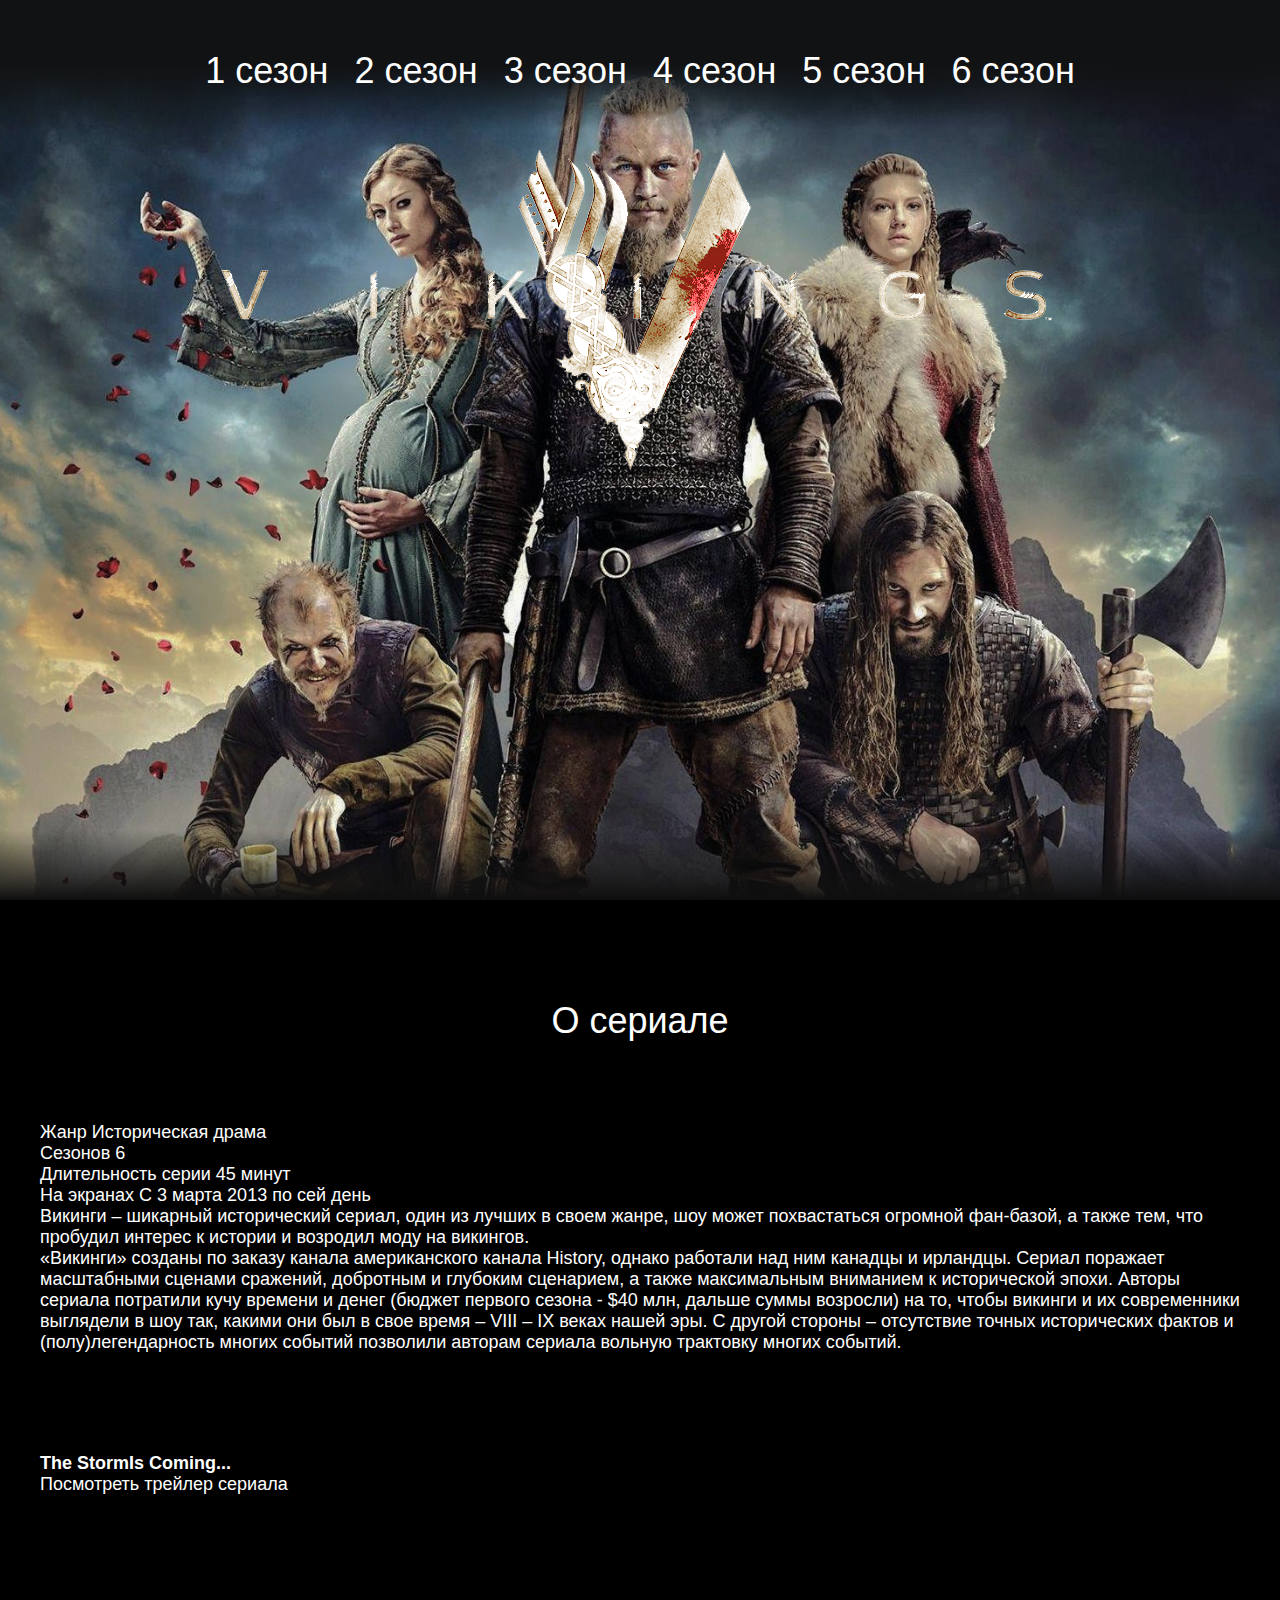
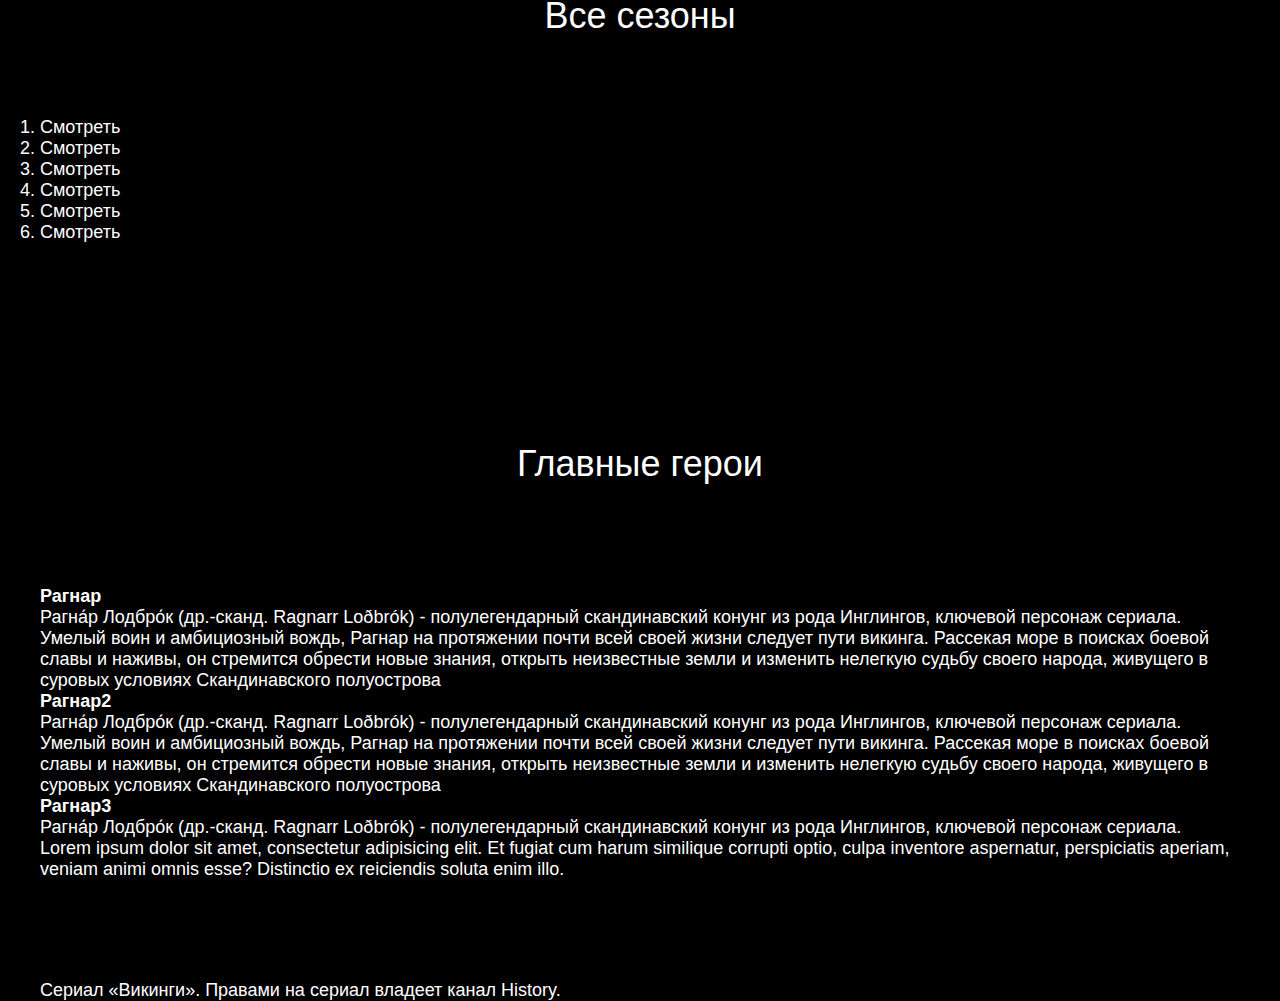
==== index.html @ ba0e4ec7 "html and css layout of the Vikings page" ====
<!DOCTYPE html>
<html lang="en">

<head>

  <meta charset="UTF-8">
  <meta name="viewport" content="width=device-width, initial-scale=1.0">
  <meta http-equiv="X-UA-Compatible" content="ie=edge">
  <title>Vikingi</title>
  <link rel="stylesheet" href="css/normalize.css">
  <link rel="stylesheet" href="css/slick.css">
  <link rel="stylesheet" href="css/jquery.fancybox.css">
  <link rel="stylesheet" href="css/style.css">

</head>

<body>

  <header class="header">
    <nav class="menu">
      <ul class="menu__list">

        <li class="menu__list-item">
          <a href="season-1.html" class="menu__list-link">1 сезон</a>
        </li>
        <li class="menu__list-item">
          <a href="season-2.html" class="menu__list-link">2 сезон</a>
        </li>
        <li class="menu__list-item">
          <a href="season-3.html" class="menu__list-link">3 сезон</a>
        </li>
        <li class="menu__list-item">
          <a href="season-4.html" class="menu__list-link">4 сезон</a>
        </li>
        <li class="menu__list-item">
          <a href="season-5.html" class="menu__list-link">5 сезон</a>
        </li>
        <li class="menu__list-item">
          <a href="season-6.html" class="menu__list-link">6 сезон</a>
        </li>

      </ul>
    </nav>
    <div class="logo">
      <img src="/images/logo.png" alt="Логотип Vikingi">
    </div>
  </header>

  <section class="about section-page">
    <div class="container">
      <h3 class="title">О сериале</h3>
      <div class="about__inner">
        <ul class="about__info">

          <li class="about__info-item">Жанр
            <span>Историческая драма</span>
          </li>

          <li class="about__info-item">Сезонов
            <span>6</span>
          </li>
          
          <li class="about__info-item">Длительность серии
            <span>45 минут</span>
          </li>

          <li class="about__info-item">На экранах
            <span>С 3 марта 2013 по сей день</span>
          </li>
          
        </ul>

        <div class="about__text">
          <p>Викинги – шикарный исторический сериал, один из лучших в своем жанре, шоу может похвастаться огромной
            фан-базой, а также тем, что пробудил интерес к истории и возродил моду на викингов.
          </p>

          <p> «Викинги» созданы по заказу канала американского канала History, однако работали над ним канадцы и
            ирландцы. Сериал поражает масштабными сценами сражений, добротным и глубоким сценарием, а также максимальным
            вниманием к исторической эпохи. Авторы сериала потратили кучу времени и денег (бюджет первого сезона - $40
            млн, дальше суммы возросли) на то, чтобы викинги и их современники выглядели в шоу так, какими они был в
            свое время – VIII – IX веках нашей эры. С другой стороны – отсутствие точных исторических фактов и
            (полу)легендарность многих событий позволили авторам сериала вольную трактовку многих событий.
          </p>
        </div>

      </div>
    </div>
  </section>

  <section class="video">
    <div class="container">
      <h3 class="video__text">
        <span>The Storm</span>Is Coming...
      </h3>
      <a class="video__btn" data-fancybox href="https://youtu.be/9smIVyrAnS4">Посмотреть трейлер сериала</a>
    </div>
  </section>

  <section class="seasons section-page">
    <div class="container">
      <h3 class="title">Все сезоны</h3>

      <ol class="seasons__inner">
        <li class="seasons__item" style="background-image: url('img/seasons-img-1.jpg')">
          <a href="season-1.html" class="seasons__link">Смотреть</a>
        </li>
        <li class="seasons__item" style="background-image: url('img/seasons-img-2.jpg')">
          <a href="season-2.html" class="seasons__link">Смотреть</a>
        </li>
        <li class="seasons__item" style="background-image: url('img/seasons-img-3.jpg')">
          <a href="season-3.html" class="seasons__link">Смотреть</a>
        </li>
        <li class="seasons__item" style="background-image: url('img/seasons-img-4.jpg')">
          <a href="season-4.html" class="seasons__link">Смотреть</a>
        </li>
        <li class="seasons__item" style="background-image: url('img/seasons-img-5.jpg')">
          <a href="season-5.html" class="seasons__link">Смотреть</a>
        </li>
        <li class="seasons__item" style="background-image: url('img/seasons-img-6.jpg')">
          <a href="season-6.html" class="seasons__link">Смотреть</a>
        </li>
      </ol>

    </div>
  </section>

  <section class="heroes section-page">
    <div class="container">
      <h3 class="title">Главные герои</h3>
      <div class="heroes__inner">
        <div class="heroes__slider-img">
          <img class="heroes__img" src="img/hero-1.jpg" alt="">
          <img class="heroes__img" src="img/hero-1.jpg" alt="">
          <img class="heroes__img" src="img/hero-1.jpg" alt="">
        </div>
        <div class="heroes__slider-text">
          <div class="heroes__text">
            <h4 class="heroes__name">Рагнар</h4>
            <p>Рагна́р Лодбро́к (др.-сканд. Ragnarr Loðbrók) - полулегендарный скандинавский конунг из рода Инглингов,
              ключевой персонаж сериала.
            </p>

            <p>Умелый воин и амбициозный вождь, Рагнар на протяжении почти всей своей жизни следует пути викинга.
              Рассекая море в поисках боевой славы и наживы, он стремится обрести новые знания, открыть неизвестные
              земли и изменить нелегкую судьбу своего народа, живущего в суровых условиях Скандинавского полуострова
            </p>
          </div>

          <div class="heroes__text">
            <h4 class="heroes__name">Рагнар2</h4>
            <p>Рагна́р Лодбро́к (др.-сканд. Ragnarr Loðbrók) - полулегендарный скандинавский конунг из рода Инглингов,
              ключевой персонаж сериала.
            </p>

            <p>Умелый воин и амбициозный вождь, Рагнар на протяжении почти всей своей жизни следует пути викинга.
              Рассекая море в поисках боевой славы и наживы, он стремится обрести новые знания, открыть неизвестные
              земли и изменить нелегкую судьбу своего народа, живущего в суровых условиях Скандинавского полуострова
            </p>
          </div>

          <div class="heroes__text">
            <h4 class="heroes__name">Рагнар3</h4>
            <p>Рагна́р Лодбро́к (др.-сканд. Ragnarr Loðbrók) - полулегендарный скандинавский конунг из рода Инглингов,
              ключевой персонаж сериала.
            </p>

            <p>Lorem ipsum dolor sit amet, consectetur adipisicing elit. Et fugiat cum harum similique corrupti optio,
              culpa inventore aspernatur, perspiciatis aperiam, veniam animi omnis esse? Distinctio ex reiciendis soluta
              enim illo.
            </p>
          </div>

        </div>
      </div>
    </div>
  </section>

  <footer class="footer">
    <div class="container">
      <p class="copy">
        Сериал «Викинги». Правами на сериал владеет канал History.
      </p>
    </div>
  </footer>

  <script src="https://ajax.googleapis.com/ajax/libs/jquery/3.4.1/jquery.min.js"></script>
  <script src="js/slick.min.js"></script>
  <script src="js/jquery.fancybox.min.js"></script>
  <script src="js/main.js"></script>
</body>
</html>
---- css/style.css ----
/*Обнуление*/
* {
	padding: 0;
	margin: 0;
	border: 0;
}
*,
*:before,
*:after {
	-moz-box-sizing: border-box;
	-webkit-box-sizing: border-box;
	box-sizing: border-box;
}
:focus,
:active {
	outline: none;
}
a:focus,
a:active {
	outline: none;
}

nav,
footer,
header,
aside {
	display: block;
}
html {
	/* background-color: #000; */
}
html,
body {
	height: 100%;
	width: 100%;
	font-size: 100%;
	line-height: 1;
	font-size: 10px;
	-ms-text-size-adjust: 100%;
	-moz-text-size-adjust: 100%;
	-webkit-text-size-adjust: 100%;
}
input,
button,
textarea {
	font-family: inherit;
}

input::-ms-clear {
	display: none;
}
button {
	cursor: pointer;
}
button::-moz-focus-inner {
	padding: 0;
	border: 0;
}
a,
a:visited {
	text-decoration: none;
	color: inherit;
}
a:hover {
	text-decoration: none;
}
ul li {
	list-style: none;
}
img {
	vertical-align: top;
}

h1,
h2,
h3,
h4,
h5,
h6 {
	margin: 0;
}
/*--------------------*/
:root {
	--color__site: #ff9900;
}

body {
  color: #fff;
  background-color: #000;
  font-family: "Roboto Condensed", sans-serif;
	font-weight: 400;
	font-size: 18px;
	line-height: 21px;
}

.container {
  max-width: 1230px;
  padding: 0 15px;
  margin: 0 auto;
}

.section-page {
  padding: 100px 0;
}

.title {
  margin-bottom: 80px;
  text-align: center;
  font-size: 36px;
  font-weight: 400;
  line-height: 42px;
}

/* ----- Header ----- */

.header {
  background-image: url(../images/header-bg.jpg);
  background-repeat: no-repeat;
  background-size: cover;
  background-position: center 50px;
  height: 100vh;
  text-align: center;
  position: relative;
}

.header::after {
	content: "";
	position: absolute; 
	height: 70px;
	bottom: 0;
	left: 0;
	width: 100%;
	background: linear-gradient(180deg, #0e0e0e 0%, rgba(17, 17, 17, 0.850295) 16.53%, rgba(32, 31, 33, 0) 100%);
	transform: rotate(180deg); 
}

.menu {
  padding: 50px 0 58px;
	background: linear-gradient(180deg, #111213 0%, #111213 43.62%, rgba(32, 31, 33, 0) 86.33%);

}

.menu__list {
  display: flex;
  justify-content: center;
}

.menu__list-item {
  padding: 0 13px;
}

.menu__list-link {
	font-size: 36px;
	line-height: 42px;
}
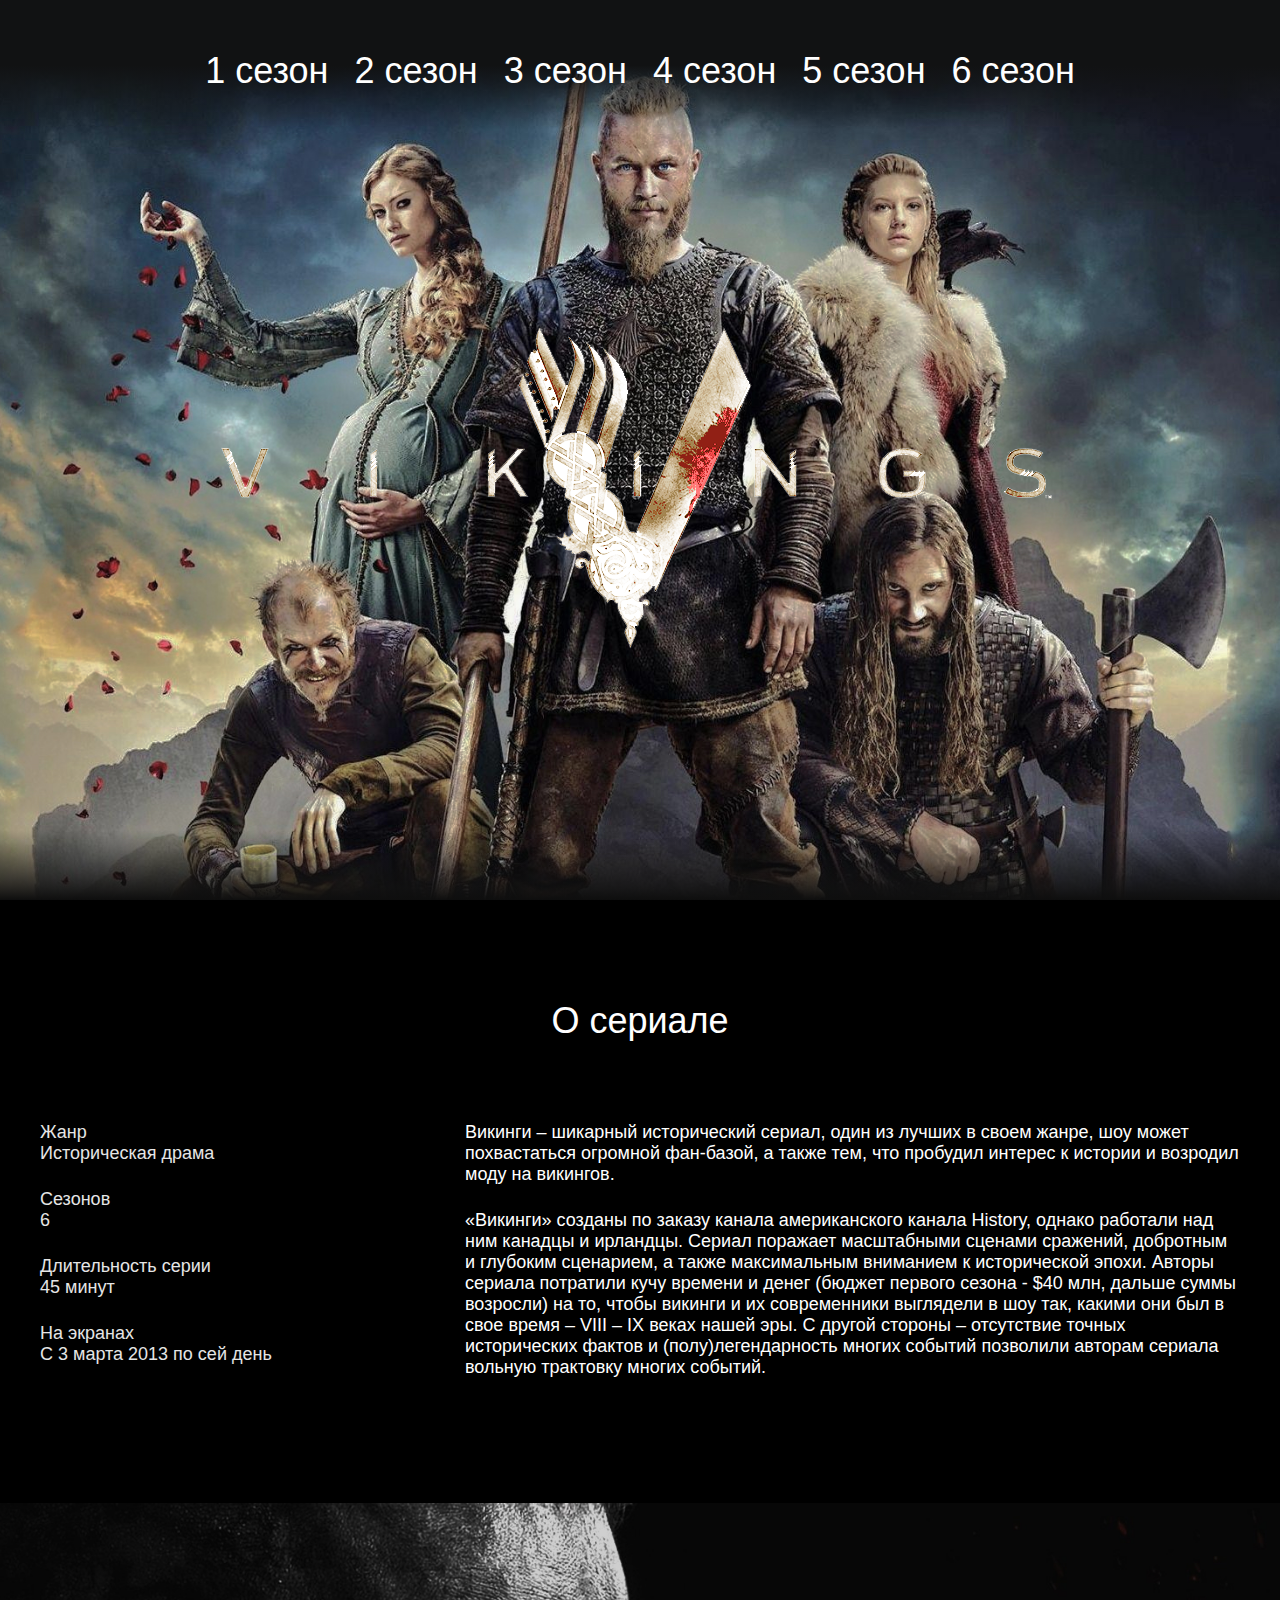
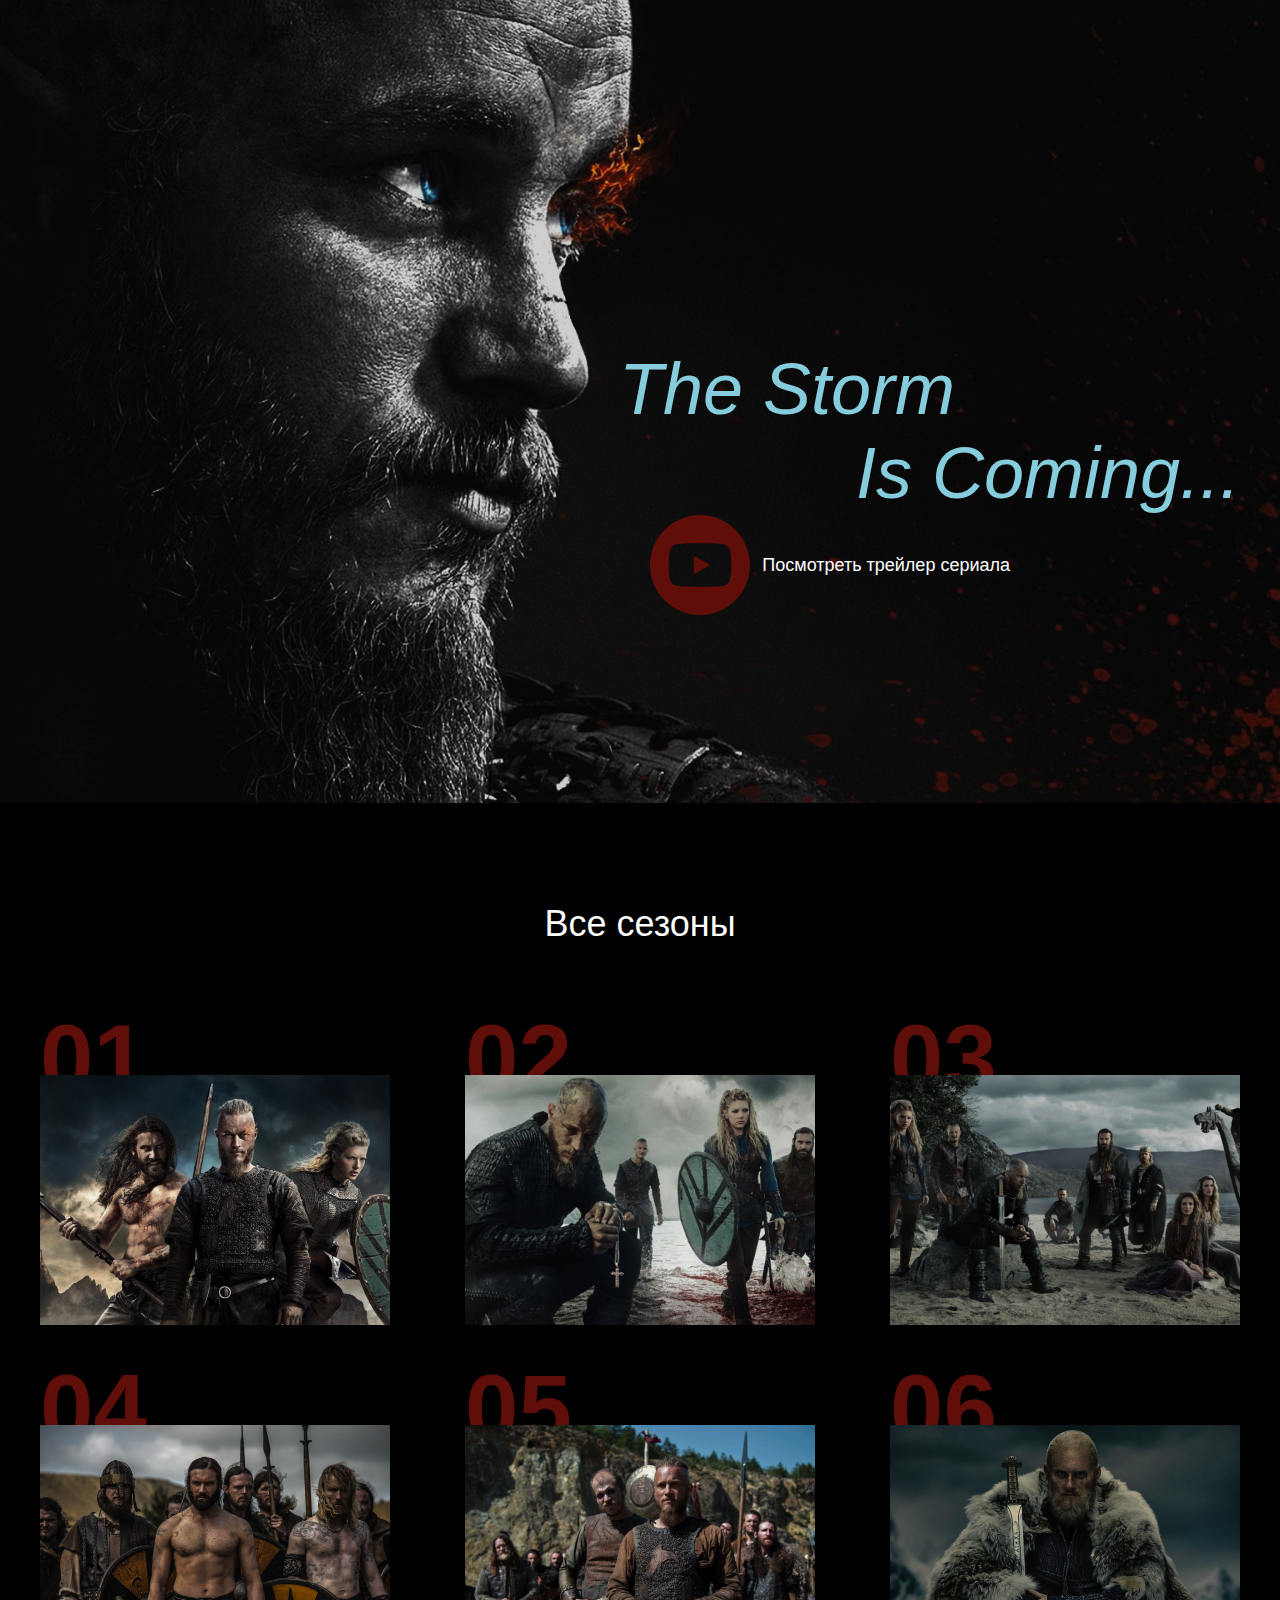
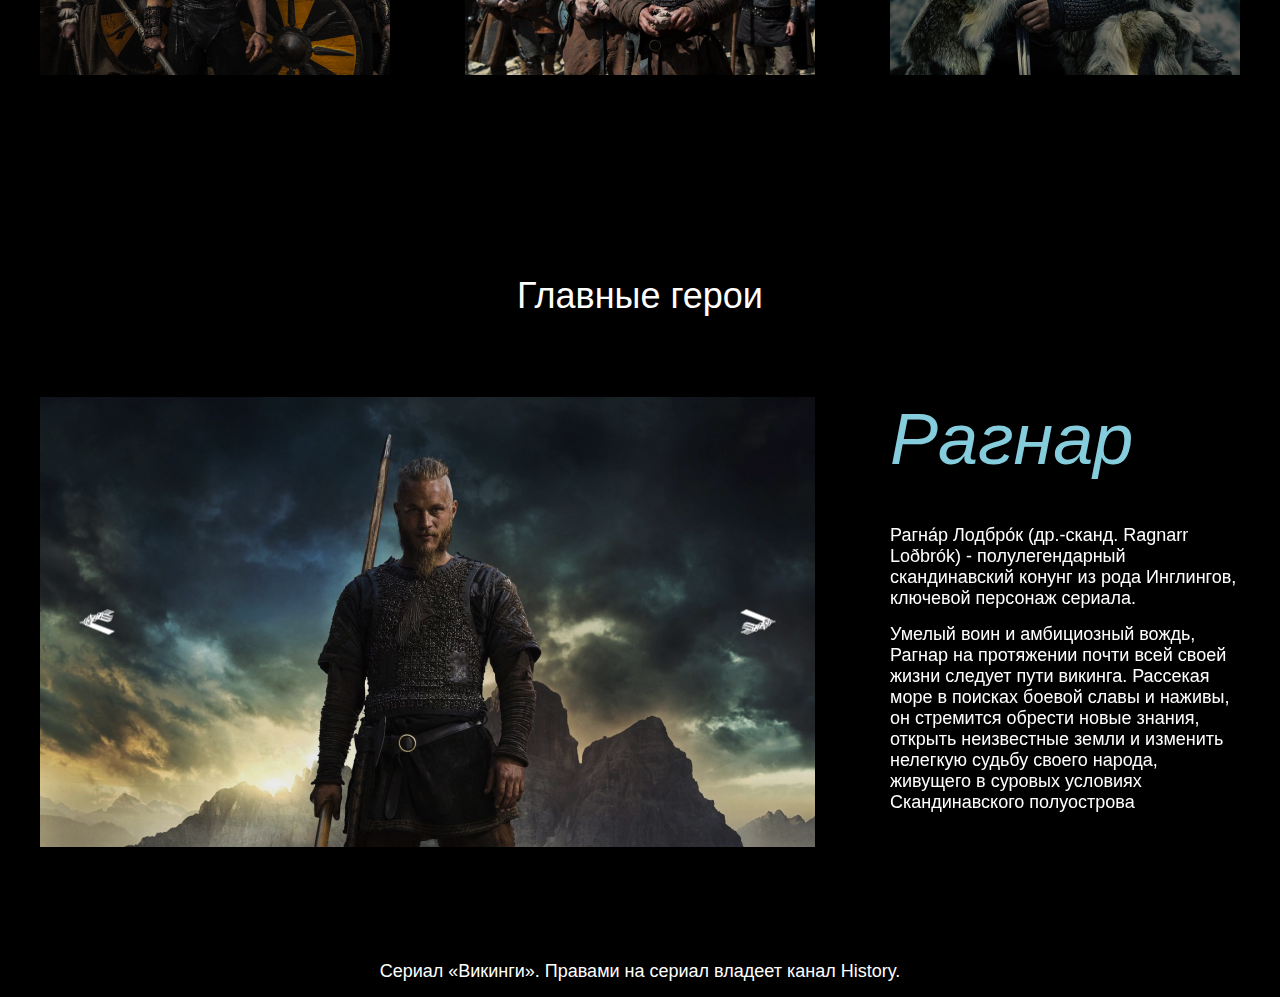
==== commit b2c57f26: "Finish of the project" ====
--- a/index.html
+++ b/index.html
@@ -102,22 +102,22 @@
       <h3 class="title">Все сезоны</h3>
 
       <ol class="seasons__inner">
-        <li class="seasons__item" style="background-image: url('img/seasons-img-1.jpg')">
+        <li class="seasons__item" style="background-image: url('images/seasons-img-1.jpg')">
           <a href="season-1.html" class="seasons__link">Смотреть</a>
         </li>
-        <li class="seasons__item" style="background-image: url('img/seasons-img-2.jpg')">
+        <li class="seasons__item" style="background-image: url('images/seasons-img-2.jpg')">
           <a href="season-2.html" class="seasons__link">Смотреть</a>
         </li>
-        <li class="seasons__item" style="background-image: url('img/seasons-img-3.jpg')">
+        <li class="seasons__item" style="background-image: url('images/seasons-img-3.jpg')">
           <a href="season-3.html" class="seasons__link">Смотреть</a>
         </li>
-        <li class="seasons__item" style="background-image: url('img/seasons-img-4.jpg')">
+        <li class="seasons__item" style="background-image: url('images/seasons-img-4.jpg')">
           <a href="season-4.html" class="seasons__link">Смотреть</a>
         </li>
-        <li class="seasons__item" style="background-image: url('img/seasons-img-5.jpg')">
+        <li class="seasons__item" style="background-image: url('images/seasons-img-5.jpg')">
           <a href="season-5.html" class="seasons__link">Смотреть</a>
         </li>
-        <li class="seasons__item" style="background-image: url('img/seasons-img-6.jpg')">
+        <li class="seasons__item" style="background-image: url('images/seasons-img-6.jpg')">
           <a href="season-6.html" class="seasons__link">Смотреть</a>
         </li>
       </ol>
@@ -130,9 +130,9 @@
       <h3 class="title">Главные герои</h3>
       <div class="heroes__inner">
         <div class="heroes__slider-img">
-          <img class="heroes__img" src="img/hero-1.jpg" alt="">
-          <img class="heroes__img" src="img/hero-1.jpg" alt="">
-          <img class="heroes__img" src="img/hero-1.jpg" alt="">
+          <img class="heroes__img" src="images/hero-1.jpg" alt="">
+          <img class="heroes__img" src="images/hero-1.jpg" alt="">
+          <img class="heroes__img" src="images/hero-1.jpg" alt="">
         </div>
         <div class="heroes__slider-text">
           <div class="heroes__text">
--- a/css/style.css
+++ b/css/style.css
@@ -152,4 +152,259 @@
 .menu__list-link {
 	font-size: 36px;
 	line-height: 42px;
-}+}
+
+.menu__list-link--active,
+.menu__list-link:hover,
+.menu__list-link:focus {
+  color: #85ccdc;
+	text-decoration: underline;
+}
+
+.logo {
+  padding-top: 178px;
+}
+
+/* /header */
+/* about */
+
+.about__inner {
+	display: flex;
+}
+
+.about__info {
+	width: 375px;
+	margin-right: 50px;
+	flex: none;
+}
+
+.about__info-item {
+	margin-bottom: 25px;
+	color: #e5e5e5;
+}
+
+.about__info-item span {
+	display: block;
+}
+
+.about__text p {
+	margin-bottom: 25px;
+}
+
+/* /about */
+/* video */
+
+.video {
+  background-image: url(../images/video-bg.jpg);
+  height: 100vh;
+	background-size: cover;
+	background-position: center center;
+	background-repeat: no-repeat;
+	text-align: right;
+}
+
+.video__text {
+  font-style: italic;
+	font-weight: 300;
+	font-size: 72px;
+	line-height: 84px;
+	color: #85ccdc;
+	padding-top: 444px;
+	margin-bottom: 40px;
+}
+
+.video__text span {
+	display: block;
+	padding-right: 285px;
+}
+
+.video__btn {
+	padding-left: 112px;
+	position: relative;
+	margin-right: 230px;
+}
+
+.video__btn::before {
+	content: "";
+	position: absolute;
+	top: -40px;
+	left: 0;
+	height: 100px;
+	width: 100px;
+	background-image: url(../images/youtube-btn.svg);
+	background-repeat: no-repeat;
+}
+
+/* /video */
+/* seasons */
+
+.seasons__inner {
+	display: grid;
+  grid-template-columns: 1fr 1fr 1fr;
+  grid-gap: 100px 75px;
+  counter-reset: number;
+  padding-top: 50px;
+}
+
+.seasons__item {
+  width: 350px;
+  height: 250px;
+  background-repeat: no-repeat;
+  background-size: cover;
+  background-position: center center;
+  list-style: none;
+  position: relative;
+  display: flex;
+  justify-content: center;
+  align-items: center;
+}
+
+.seasons__item:hover .seasons__link {
+	opacity: 1;
+}
+
+.seasons__item:hover::after {
+	content: "";
+	position: absolute;
+	top: 0;
+	left: 0;
+	right: 0;
+	bottom: 0;
+	background-color: rgba(14, 14, 14, 0.8);
+}
+
+.seasons__item::before {
+	content: "0" counter(number);
+	counter-increment: number;
+	position: absolute;
+	font-weight: bold;
+	font-size: 96px;
+	line-height: 112px;
+	color: #600e09;
+	left: 0;
+	top: -72px;
+	z-index: -1;
+}
+
+.seasons__item:nth-child(10n-10)::before {
+	content: counter(number);
+
+}
+.seasons__item:hover::before {
+	top: -90px;
+}
+
+.seasons__link {
+	font-size: 36px;
+	line-height: 42px;
+	padding: 12px 78px 11px;
+	background-color: #0e0e0e;
+	opacity: 0;
+	transition: all 0.3s;
+	z-index: 2;
+}
+/* /seasons */
+/* heroes */
+.heroes__inner {
+	display: flex;
+	justify-content: space-between;
+}
+
+.heroes__slider-img {
+	max-width: 775px;
+}
+
+.heroes__slider-text {
+	max-width: 350px;
+}
+
+.slick-btn {
+	position: absolute;
+	top: 50%;
+	transform: translateY(-50%);
+	border: none;
+	background-color: transparent;
+	z-index: 5;
+}
+
+.slick-prev {
+	left: 38px;
+}
+
+.slick-next {
+	right: 38px;
+}
+
+.heroes__name {
+	font-style: italic;
+	font-weight: 300;
+	font-size: 72px;
+	line-height: 84px;
+	color: #85ccdc;
+	margin-bottom: 44px;
+}
+
+.heroes__text p {
+	margin-bottom: 15px;
+}
+/* /heroes */
+/* footer */
+.copy {
+	padding: 14px 0 15px;
+	text-align: center;
+}
+
+/* /footer */
+/* ***************************************************** */
+/* Start season-1 */
+.page-header {
+	background-image: url(../img/season-1-bg.jpg);
+	background-repeat: no-repeat;
+	background-position: center center;
+	background-size: cover;
+	height: 90vh;
+	position: relative;
+}
+
+.menu__container{
+	max-width: 1385px;
+	margin: 0 auto;
+	position: relative;
+}
+
+
+.page-logo{
+	position: absolute;
+	left: 0;
+}
+
+.season-info {
+	position: absolute;
+	max-width: 1385px;
+	display: flex;
+	padding: 44px 47px 64px 35px;
+	background-color: #0e0e0e;
+	bottom: 0;
+	left: 0;
+	right: 0;
+	margin: 0 auto;
+}
+
+.season-info__num {
+	font-weight: bold;
+	font-size: 96px;
+	line-height: 56px;
+	text-align: center;
+	margin-right: 51px;
+}
+
+.season-info__num span {
+	display: block;
+	font-size: 36px;
+	line-height: 42px;
+}
+
+.season-info__text p {
+	margin-bottom: 15px;
+}
+/* End season-1 */